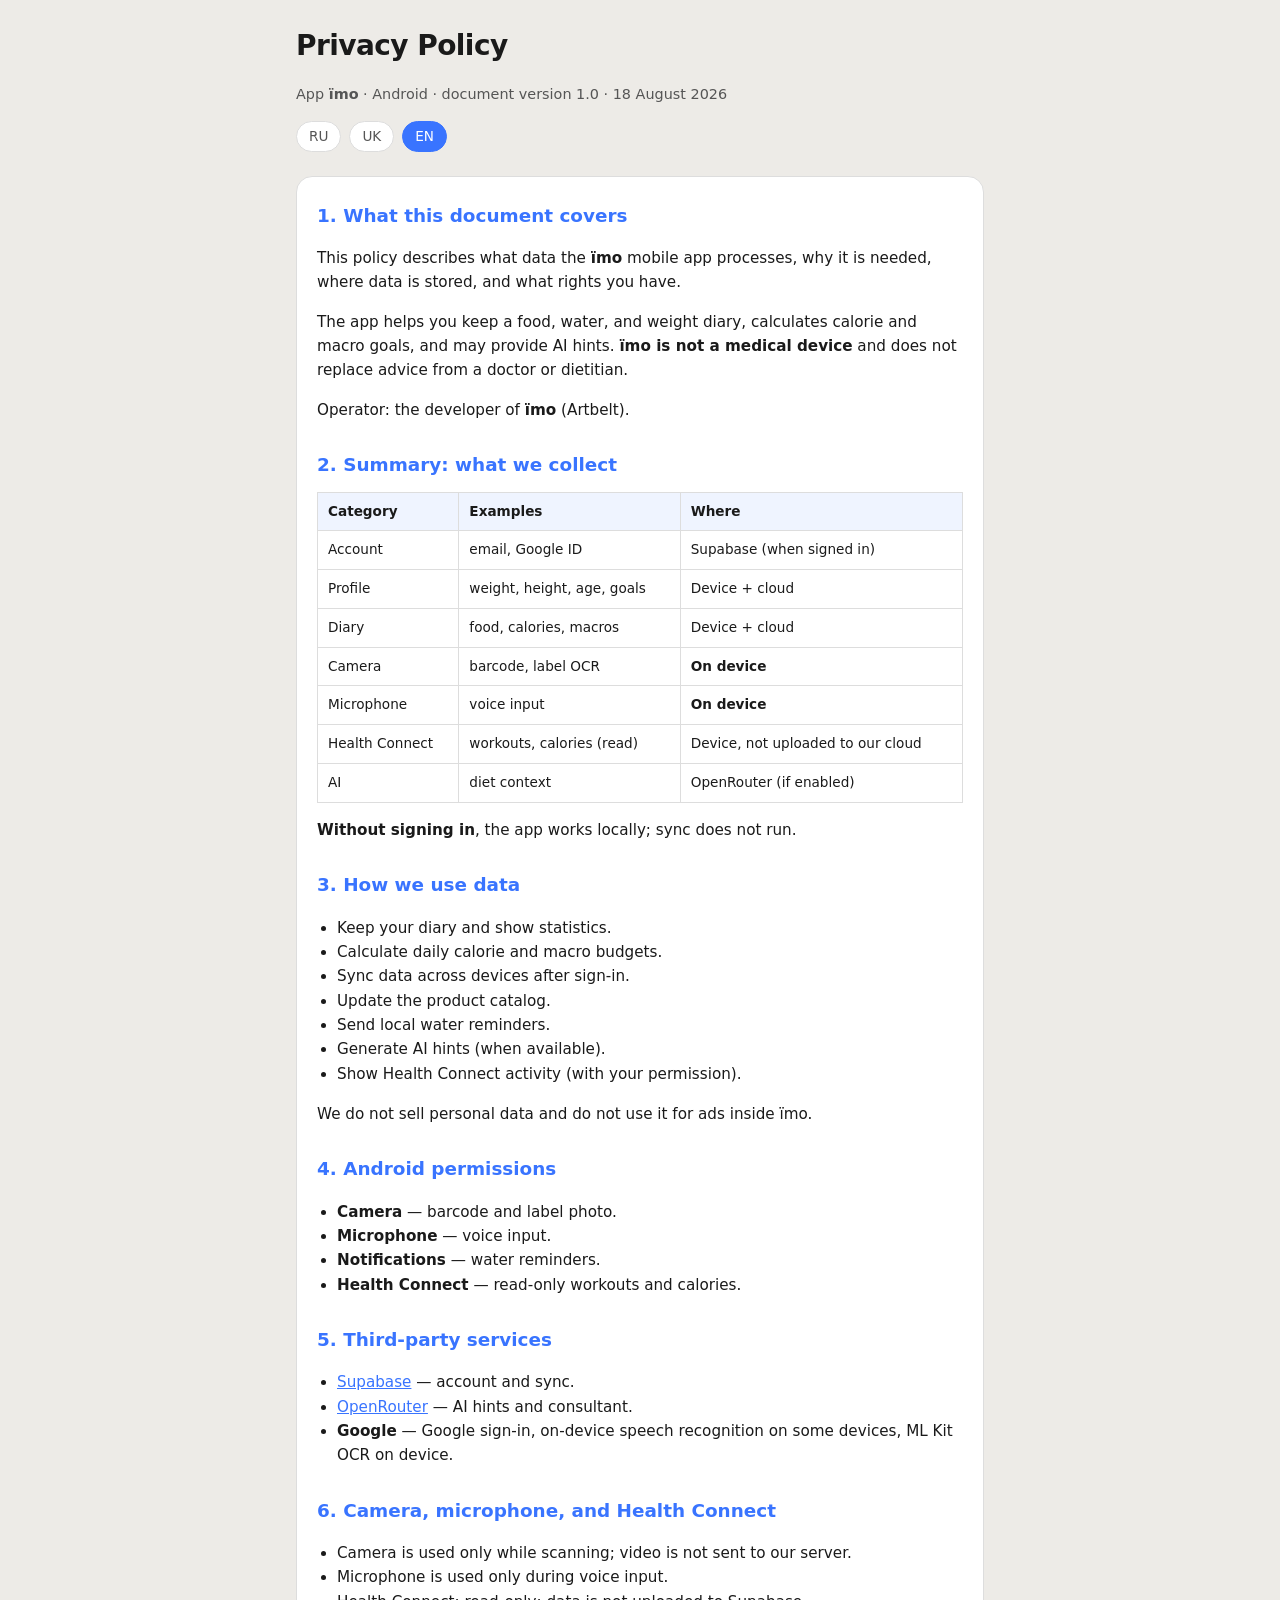
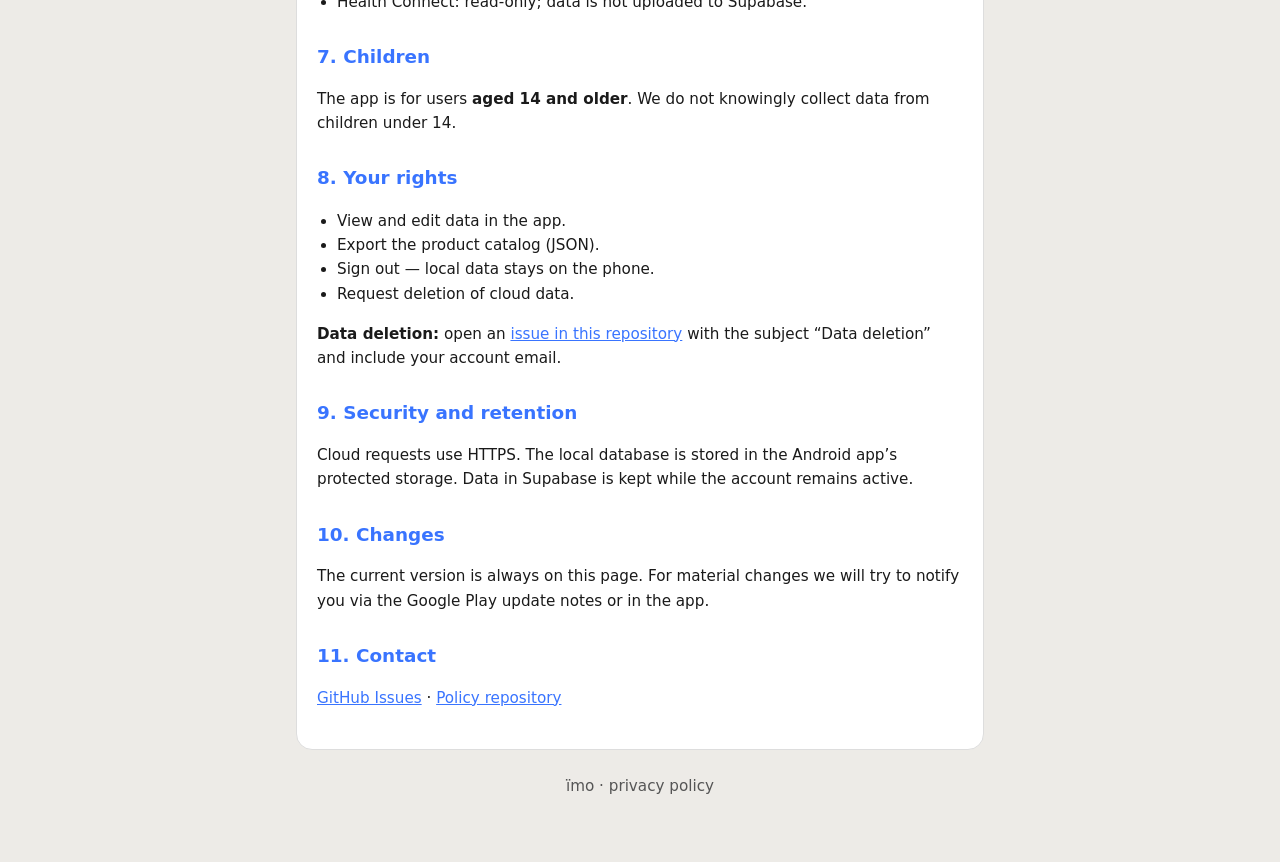
==== en/index.html @ 73ee6cbc "Publish Ukrainian and English privacy policy pages. The app already opens /uk/ and /en/, but GitHub " ====
<!DOCTYPE html>
<html lang="en">
<head>
  <meta charset="utf-8">
  <meta name="viewport" content="width=device-width, initial-scale=1">
  <title>Privacy Policy — їmo</title>
  <meta name="description" content="Privacy policy for the їmo mobile app — calorie tracker for Android.">
  <link rel="stylesheet" href="../styles.css">
</head>
<body>
  <div class="wrap">
    <header>
      <h1>Privacy Policy</h1>
      <p class="meta">App <strong>їmo</strong> · Android · document version 1.0 · 18 August 2026</p>
      <nav class="lang" aria-label="Language">
        <a href="../">RU</a>
        <a href="../uk/">UK</a>
        <a href="../en/" aria-current="page">EN</a>
      </nav>
    </header>

    <main>
      <h2>1. What this document covers</h2>
      <p>
        This policy describes what data the <strong>їmo</strong> mobile app processes,
        why it is needed, where data is stored, and what rights you have.
      </p>
      <p>
        The app helps you keep a food, water, and weight diary, calculates calorie and macro goals,
        and may provide AI hints. <strong>їmo is not a medical device</strong>
        and does not replace advice from a doctor or dietitian.
      </p>
      <p>Operator: the developer of <strong>їmo</strong> (Artbelt).</p>

      <h2>2. Summary: what we collect</h2>
      <table>
        <thead>
          <tr>
            <th>Category</th>
            <th>Examples</th>
            <th>Where</th>
          </tr>
        </thead>
        <tbody>
          <tr>
            <td>Account</td>
            <td>email, Google ID</td>
            <td>Supabase (when signed in)</td>
          </tr>
          <tr>
            <td>Profile</td>
            <td>weight, height, age, goals</td>
            <td>Device + cloud</td>
          </tr>
          <tr>
            <td>Diary</td>
            <td>food, calories, macros</td>
            <td>Device + cloud</td>
          </tr>
          <tr>
            <td>Camera</td>
            <td>barcode, label OCR</td>
            <td><strong>On device</strong></td>
          </tr>
          <tr>
            <td>Microphone</td>
            <td>voice input</td>
            <td><strong>On device</strong></td>
          </tr>
          <tr>
            <td>Health Connect</td>
            <td>workouts, calories (read)</td>
            <td>Device, not uploaded to our cloud</td>
          </tr>
          <tr>
            <td>AI</td>
            <td>diet context</td>
            <td>OpenRouter (if enabled)</td>
          </tr>
        </tbody>
      </table>
      <p><strong>Without signing in</strong>, the app works locally; sync does not run.</p>

      <h2>3. How we use data</h2>
      <ul>
        <li>Keep your diary and show statistics.</li>
        <li>Calculate daily calorie and macro budgets.</li>
        <li>Sync data across devices after sign-in.</li>
        <li>Update the product catalog.</li>
        <li>Send local water reminders.</li>
        <li>Generate AI hints (when available).</li>
        <li>Show Health Connect activity (with your permission).</li>
      </ul>
      <p>We do not sell personal data and do not use it for ads inside їmo.</p>

      <h2>4. Android permissions</h2>
      <ul>
        <li><strong>Camera</strong> — barcode and label photo.</li>
        <li><strong>Microphone</strong> — voice input.</li>
        <li><strong>Notifications</strong> — water reminders.</li>
        <li><strong>Health Connect</strong> — read-only workouts and calories.</li>
      </ul>

      <h2>5. Third-party services</h2>
      <ul>
        <li><a href="https://supabase.com">Supabase</a> — account and sync.</li>
        <li><a href="https://openrouter.ai">OpenRouter</a> — AI hints and consultant.</li>
        <li><strong>Google</strong> — Google sign-in, on-device speech recognition on some devices, ML Kit OCR on device.</li>
      </ul>

      <h2>6. Camera, microphone, and Health Connect</h2>
      <ul>
        <li>Camera is used only while scanning; video is not sent to our server.</li>
        <li>Microphone is used only during voice input.</li>
        <li>Health Connect: read-only; data is not uploaded to Supabase.</li>
      </ul>

      <h2>7. Children</h2>
      <p>The app is for users <strong>aged 14 and older</strong>. We do not knowingly collect data from children under 14.</p>

      <h2>8. Your rights</h2>
      <ul>
        <li>View and edit data in the app.</li>
        <li>Export the product catalog (JSON).</li>
        <li>Sign out — local data stays on the phone.</li>
        <li>Request deletion of cloud data.</li>
      </ul>
      <p>
        <strong>Data deletion:</strong> open an
        <a href="https://github.com/Artbelt/imo-privacy/issues/new">issue in this repository</a>
        with the subject “Data deletion” and include your account email.
      </p>

      <h2>9. Security and retention</h2>
      <p>
        Cloud requests use HTTPS. The local database is stored in the Android app’s protected storage.
        Data in Supabase is kept while the account remains active.
      </p>

      <h2>10. Changes</h2>
      <p>
        The current version is always on this page. For material changes we will try to notify you
        via the Google Play update notes or in the app.
      </p>

      <h2>11. Contact</h2>
      <p>
        <a href="https://github.com/Artbelt/imo-privacy/issues">GitHub Issues</a> ·
        <a href="https://github.com/Artbelt/imo-privacy">Policy repository</a>
      </p>
    </main>

    <footer>
      <p>їmo · privacy policy</p>
    </footer>
  </div>
</body>
</html>
---- styles.css ----
:root {
  color-scheme: light dark;
  --bg: #edebe7;
  --card: #ffffff;
  --text: #1a1a1a;
  --muted: #555;
  --accent: #3974ff;
  --border: #ddd;
}
@media (prefers-color-scheme: dark) {
  :root {
    --bg: #121212;
    --card: #1e1e1e;
    --text: #f0f0f0;
    --muted: #aaa;
    --border: #333;
  }
}
* { box-sizing: border-box; }
body {
  margin: 0;
  font-family: system-ui, -apple-system, "Segoe UI", Roboto, sans-serif;
  line-height: 1.6;
  color: var(--text);
  background: var(--bg);
}
.wrap {
  max-width: 720px;
  margin: 0 auto;
  padding: 24px 16px 48px;
}
header { margin-bottom: 24px; }
h1 {
  font-size: 1.75rem;
  margin: 0 0 8px;
  letter-spacing: -0.02em;
}
.meta {
  color: var(--muted);
  font-size: 0.9rem;
}
.lang {
  display: flex;
  flex-wrap: wrap;
  gap: 8px;
  margin-top: 14px;
}
.lang a {
  display: inline-block;
  padding: 4px 12px;
  border: 1px solid var(--border);
  border-radius: 999px;
  text-decoration: none;
  font-size: 0.85rem;
  color: var(--muted);
  background: var(--card);
}
.lang a[aria-current="page"] {
  color: #fff;
  background: var(--accent);
  border-color: var(--accent);
}
main {
  background: var(--card);
  border: 1px solid var(--border);
  border-radius: 16px;
  padding: 24px 20px;
}
h2 {
  font-size: 1.15rem;
  margin: 28px 0 10px;
  color: var(--accent);
}
h2:first-child { margin-top: 0; }
p, li { font-size: 0.95rem; }
ul { padding-left: 1.25rem; }
table {
  width: 100%;
  border-collapse: collapse;
  font-size: 0.85rem;
  margin: 12px 0;
}
th, td {
  border: 1px solid var(--border);
  padding: 8px 10px;
  text-align: left;
  vertical-align: top;
}
th { background: rgba(57, 116, 255, 0.08); }
a { color: var(--accent); }
footer {
  margin-top: 24px;
  text-align: center;
  font-size: 0.85rem;
  color: var(--muted);
}
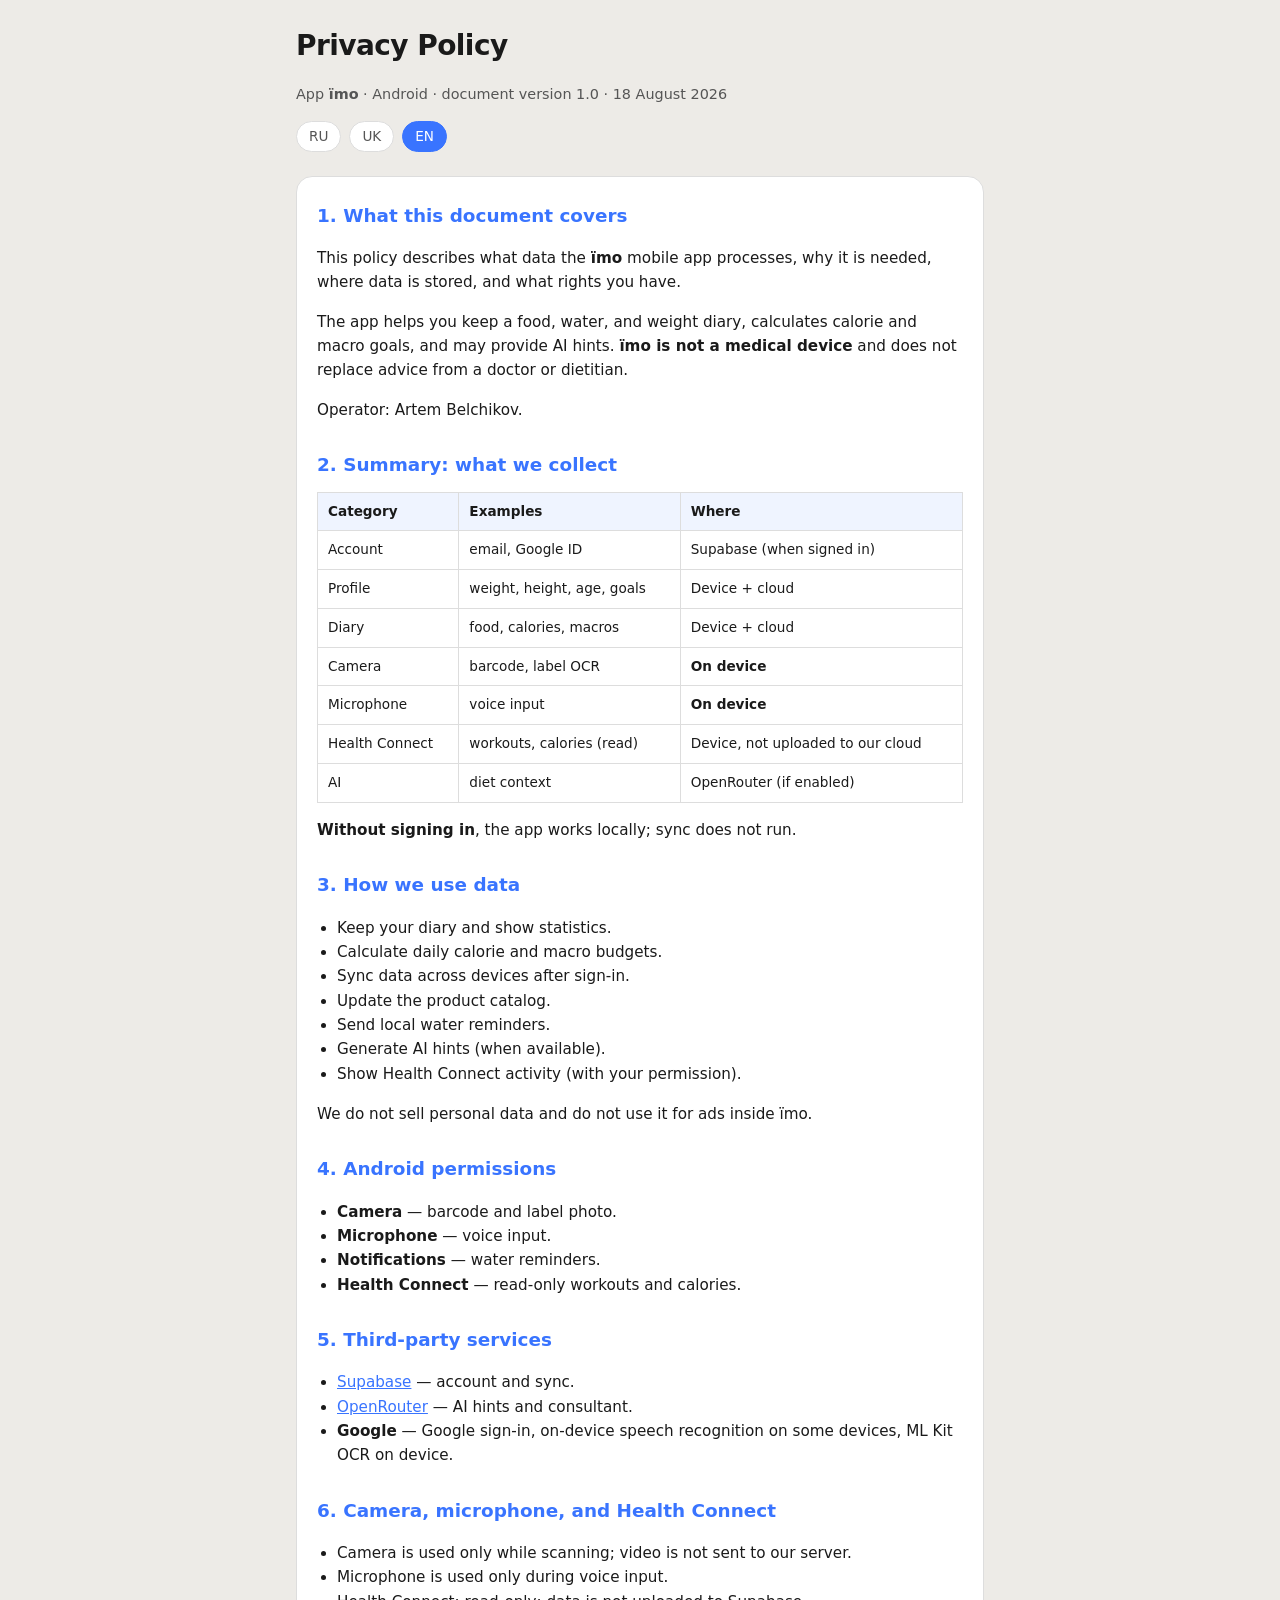
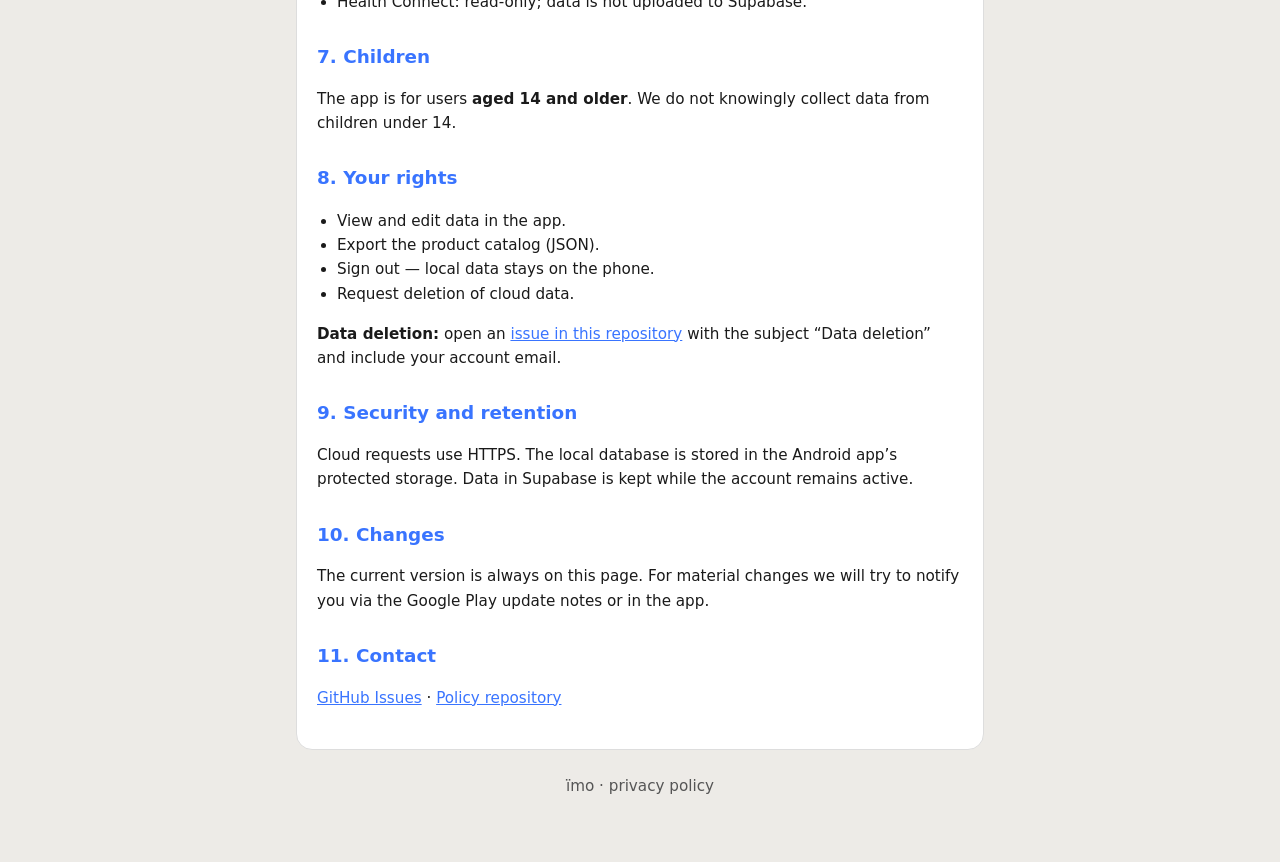
==== commit 1f0c8ce4: "Name Artem Belchikov as the privacy policy operator." ====
--- a/en/index.html
+++ b/en/index.html
@@ -30,7 +30,7 @@
         and may provide AI hints. <strong>їmo is not a medical device</strong>
         and does not replace advice from a doctor or dietitian.
       </p>
-      <p>Operator: the developer of <strong>їmo</strong> (Artbelt).</p>
+      <p>Operator: Artem Belchikov.</p>
 
       <h2>2. Summary: what we collect</h2>
       <table>
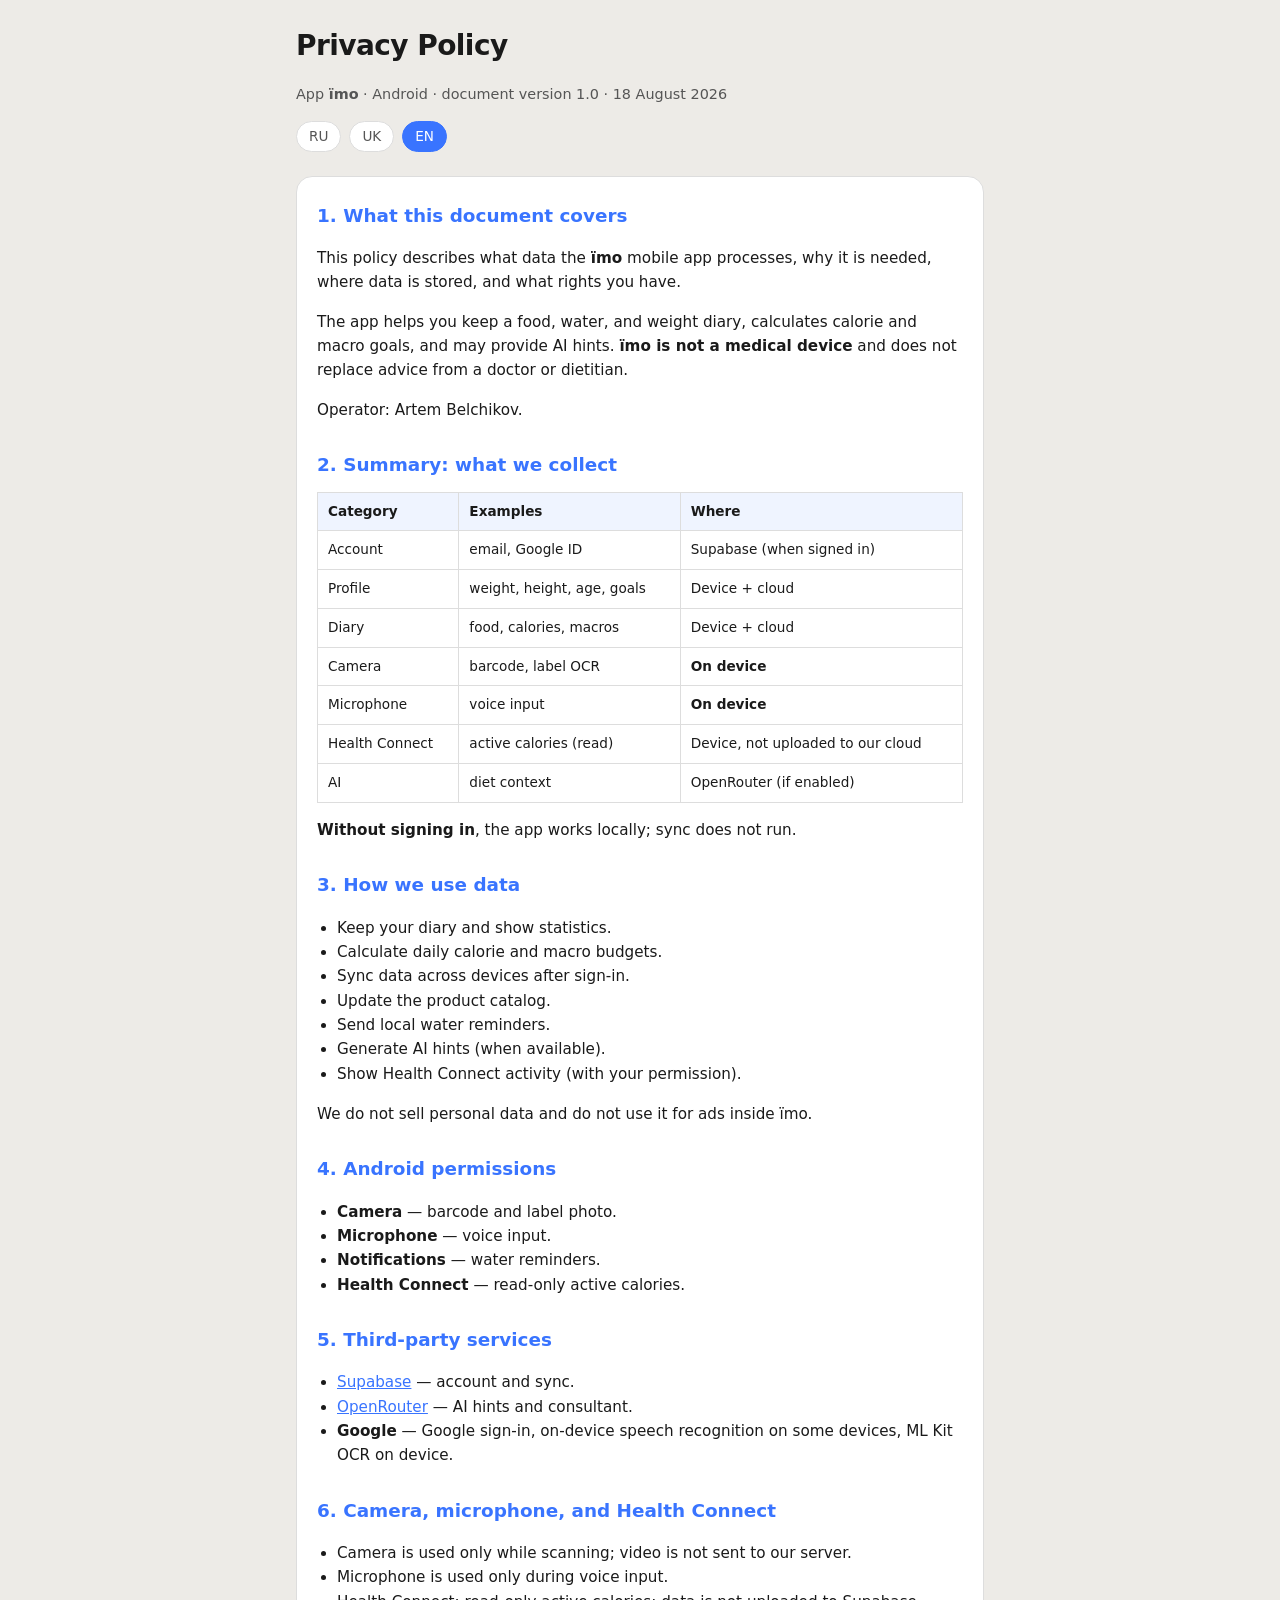
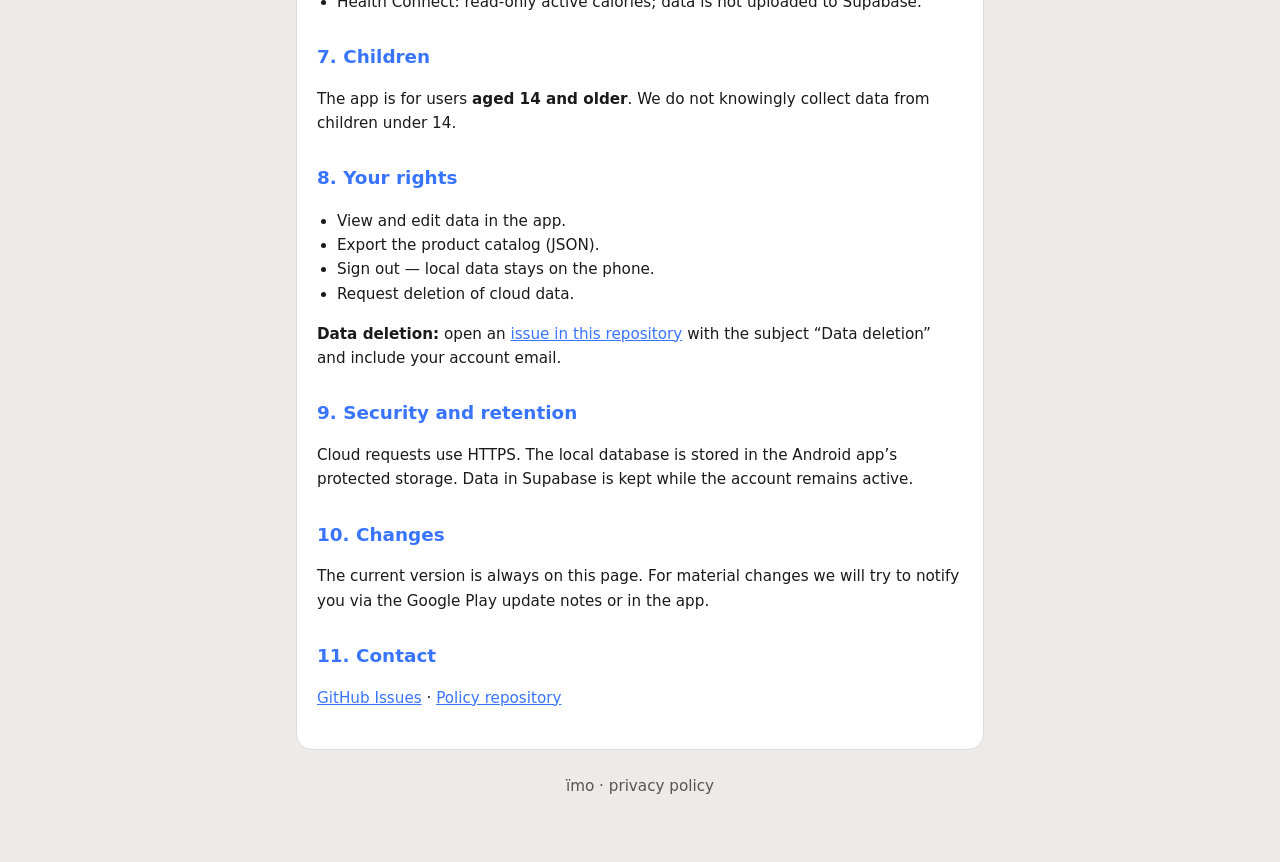
==== commit 15440490: "Narrow Health Connect disclosure to active calories only. Co-authored-by: Cursor <cursoragent@cursor" ====
--- a/en/index.html
+++ b/en/index.html
@@ -69,7 +69,7 @@
           </tr>
           <tr>
             <td>Health Connect</td>
-            <td>workouts, calories (read)</td>
+            <td>active calories (read)</td>
             <td>Device, not uploaded to our cloud</td>
           </tr>
           <tr>
@@ -98,7 +98,7 @@
         <li><strong>Camera</strong> — barcode and label photo.</li>
         <li><strong>Microphone</strong> — voice input.</li>
         <li><strong>Notifications</strong> — water reminders.</li>
-        <li><strong>Health Connect</strong> — read-only workouts and calories.</li>
+        <li><strong>Health Connect</strong> — read-only active calories.</li>
       </ul>
 
       <h2>5. Third-party services</h2>
@@ -112,7 +112,7 @@
       <ul>
         <li>Camera is used only while scanning; video is not sent to our server.</li>
         <li>Microphone is used only during voice input.</li>
-        <li>Health Connect: read-only; data is not uploaded to Supabase.</li>
+        <li>Health Connect: read-only active calories; data is not uploaded to Supabase.</li>
       </ul>
 
       <h2>7. Children</h2>
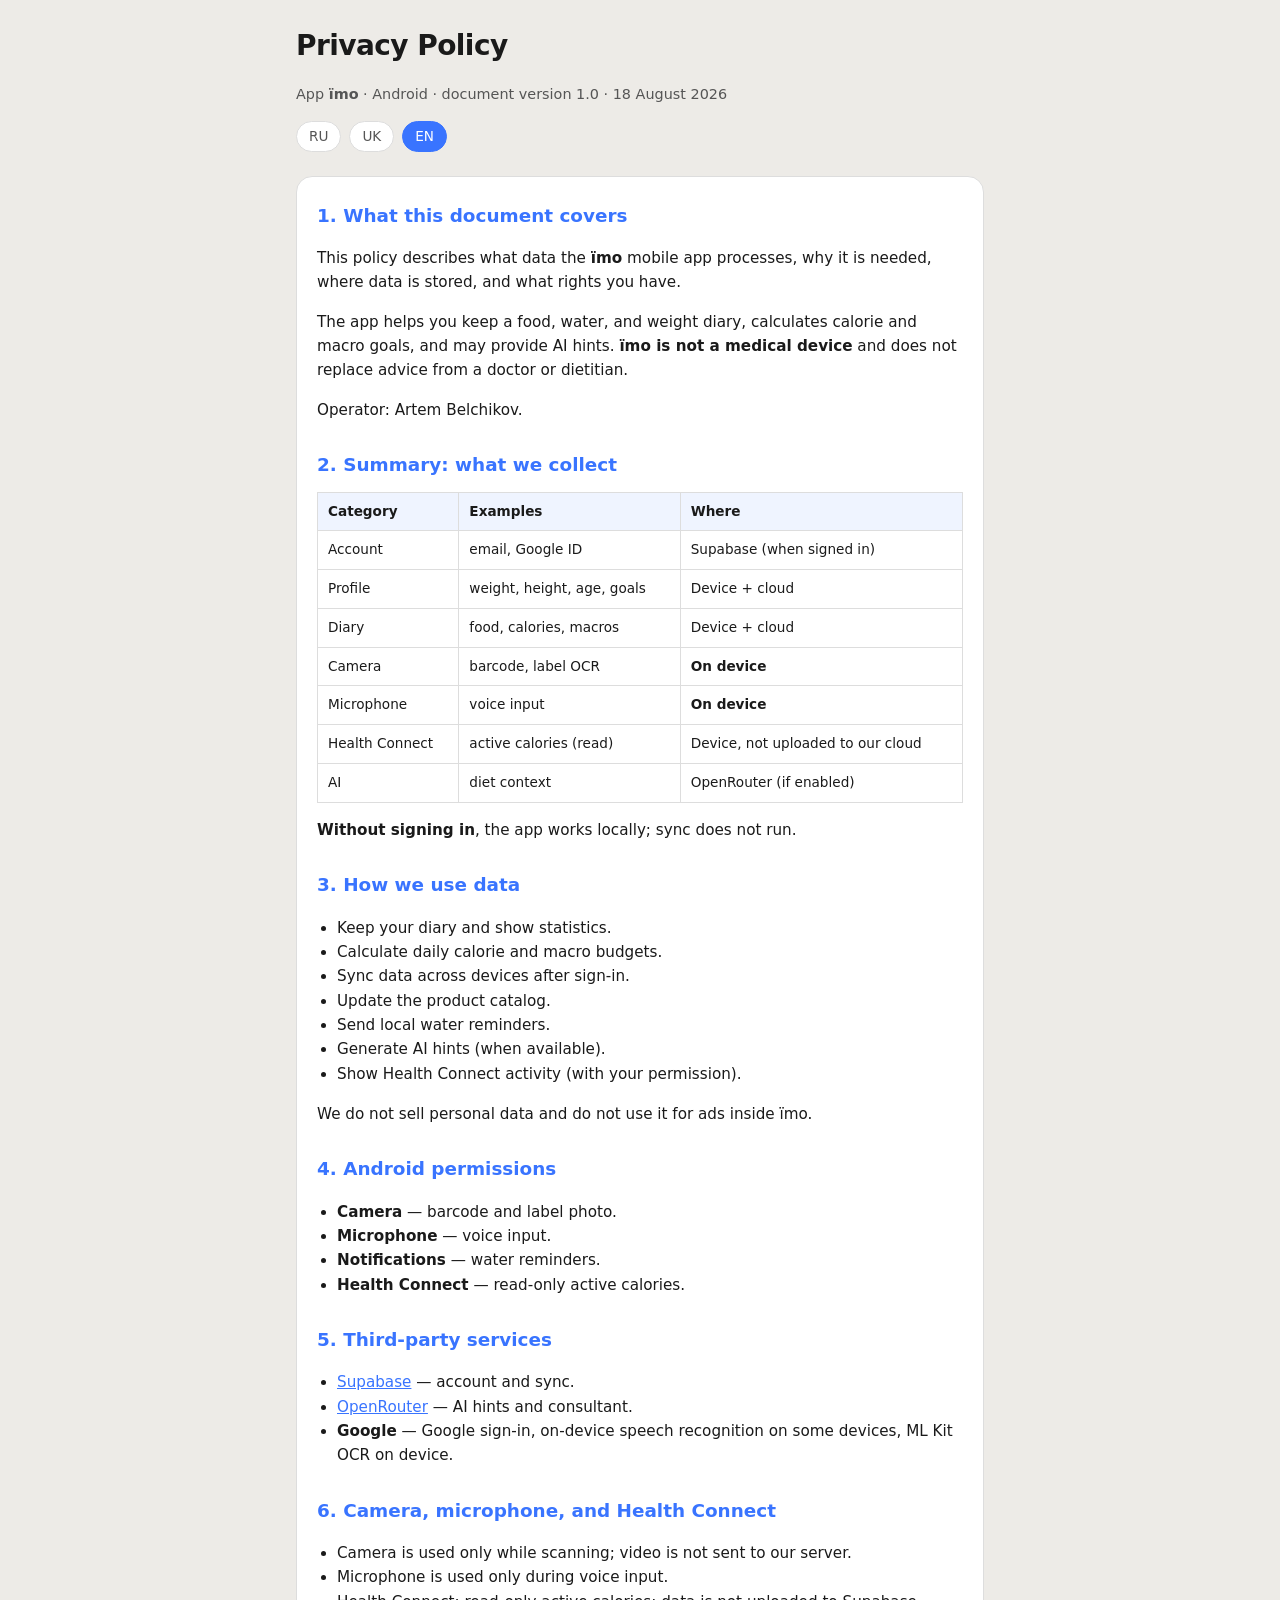
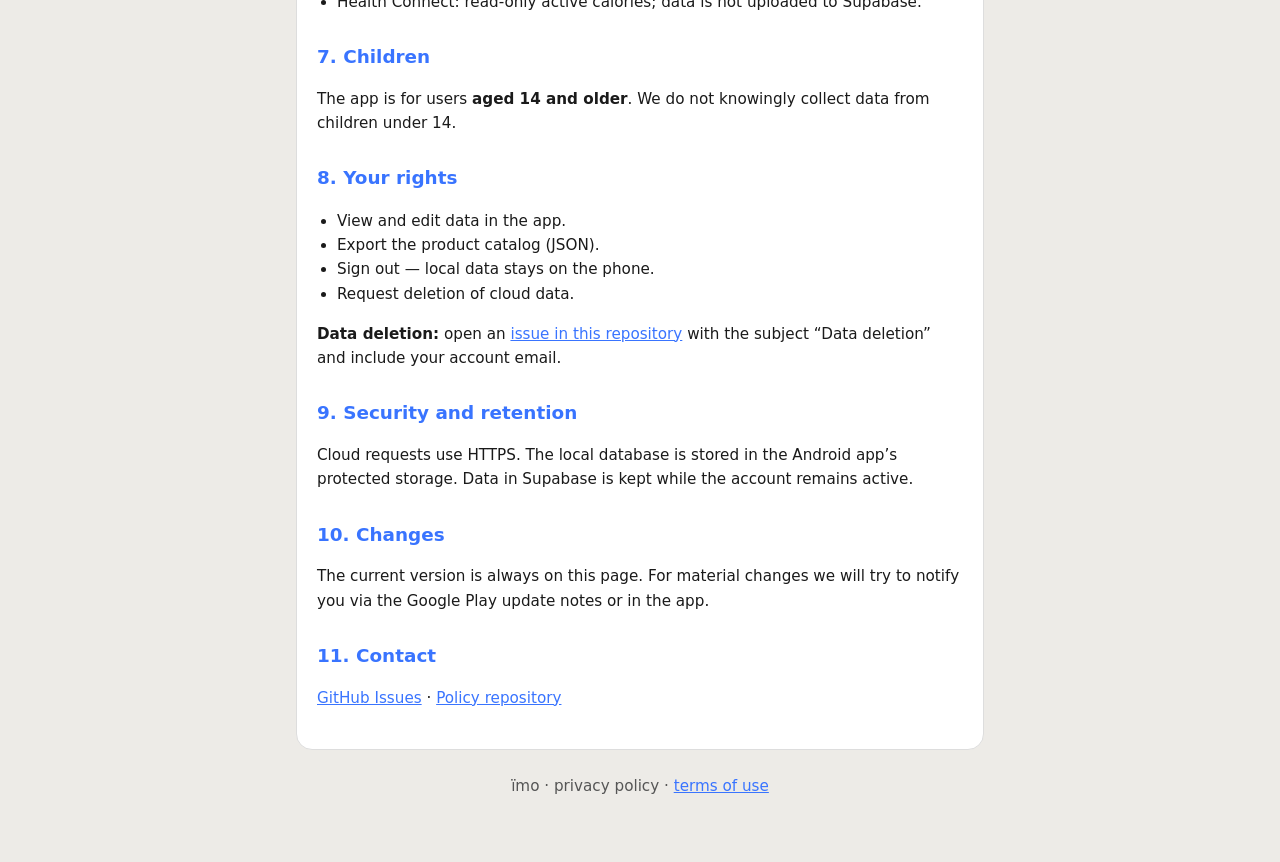
==== commit cdf81c6c: "Fix privacy CSS paths and publish terms pages. Root index had been overwritten with the EN page and " ====
--- a/en/index.html
+++ b/en/index.html
@@ -151,7 +151,7 @@
     </main>
 
     <footer>
-      <p>їmo · privacy policy</p>
+      <p>їmo · privacy policy · <a href="../terms/en/">terms of use</a></p>
     </footer>
   </div>
 </body>
